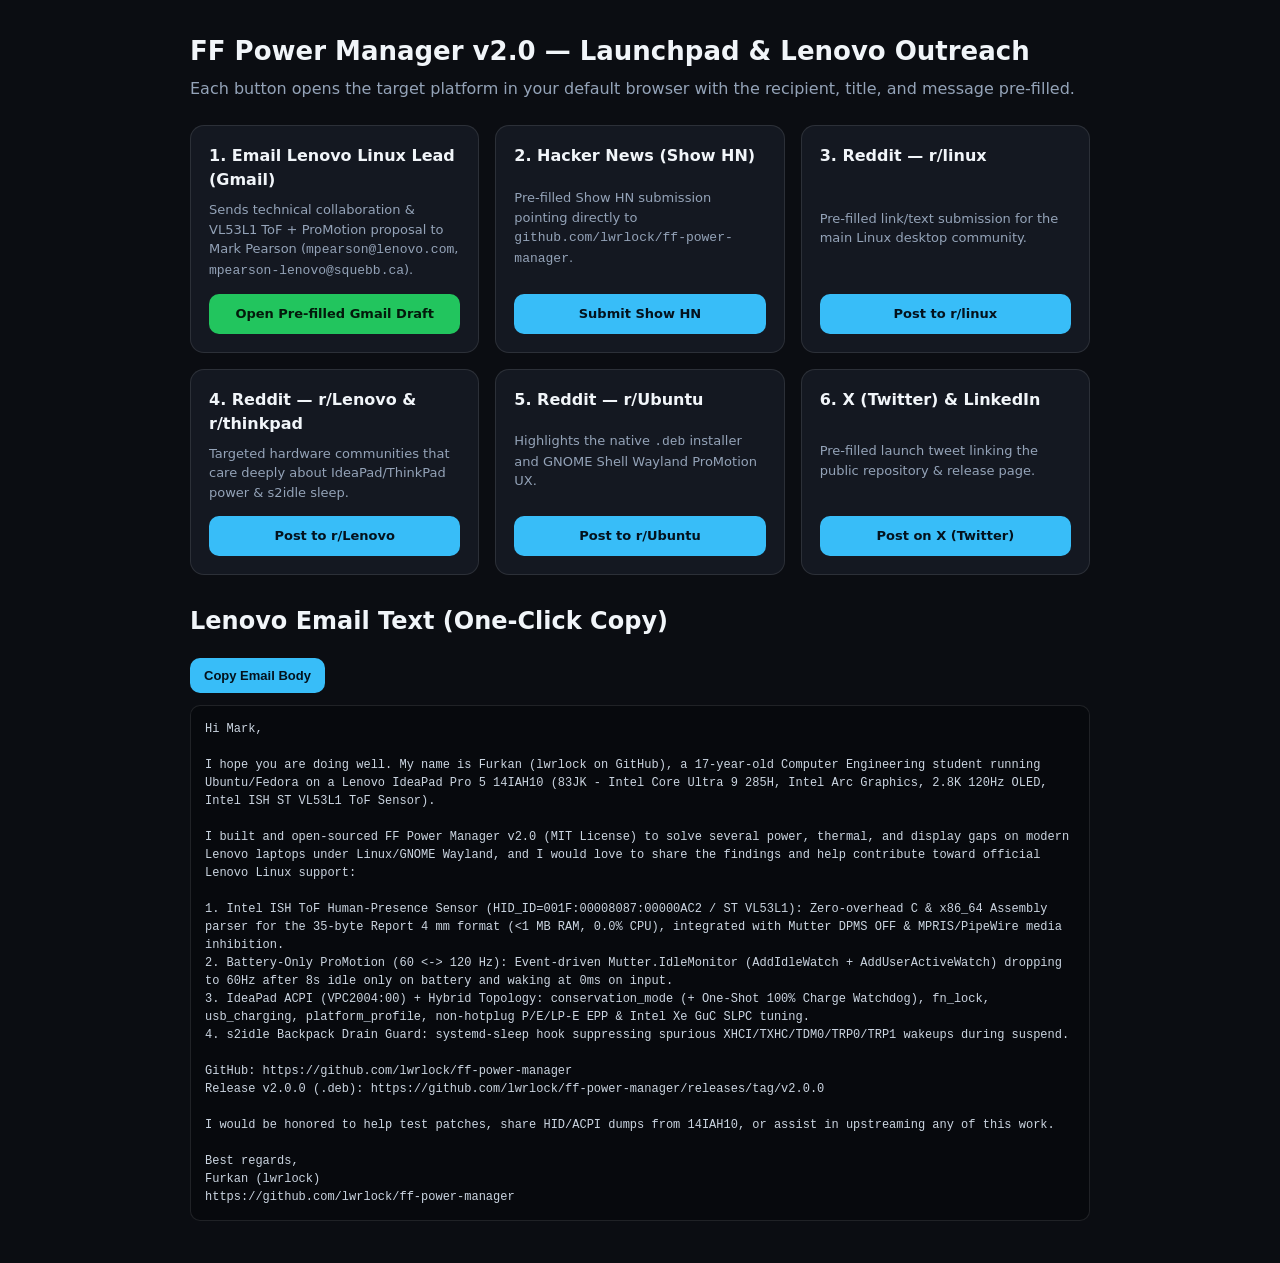
==== docs/launch-dashboard.html @ 24a3d3b2 "docs: add 1-click launch dashboard & Lenovo Gmail compose prefill" ====
<!DOCTYPE html>
<html lang="en">
<head>
  <meta charset="UTF-8" />
  <meta name="viewport" content="width=device-width, initial-scale=1.0" />
  <title>FF Power Manager v2.0 — One-Click Launch & Lenovo Outreach</title>
  <style>
    :root { --bg:#0b0d12; --card:#141821; --border:rgba(255,255,255,0.1); --text:#f1f5f9; --muted:#94a3b8; --accent:#38bdf8; --green:#22c55e; }
    body { margin:0; font-family:Inter,system-ui,-apple-system,sans-serif; background:var(--bg); color:var(--text); padding:32px; line-height:1.5; }
    .wrap { max-width:900px; margin:0 auto; }
    h1 { font-size:26px; margin:0 0 6px; }
    p.sub { color:var(--muted); margin:0 0 24px; }
    .grid { display:grid; grid-template-columns:repeat(auto-fit,minmax(260px,1fr)); gap:16px; }
    .card { background:var(--card); border:1px solid var(--border); border-radius:14px; padding:18px; display:flex; flex-direction:column; justify-content:space-between; }
    .card h2 { font-size:16px; margin:0 0 8px; }
    .card p { font-size:13px; color:var(--muted); margin:0 0 14px; }
    a.btn, button.btn { display:inline-block; text-decoration:none; text-align:center; background:var(--accent); color:#04121d; font-weight:600; font-size:13px; padding:10px 14px; border-radius:10px; border:none; cursor:pointer; }
    a.btn.lenovo { background:var(--green); color:#03190b; }
    pre { background:#07090d; border:1px solid var(--border); border-radius:10px; padding:14px; font-size:12px; overflow:auto; color:#cbd5e1; white-space:pre-wrap; }
  </style>
</head>
<body>
<div class="wrap">
  <h1>FF Power Manager v2.0 — Launchpad &amp; Lenovo Outreach</h1>
  <p class="sub">Each button opens the target platform in your default browser with the recipient, title, and message pre-filled.</p>

  <div class="grid">
    <div class="card">
      <h2>1. Email Lenovo Linux Lead (Gmail)</h2>
      <p>Sends technical collaboration &amp; VL53L1 ToF + ProMotion proposal to Mark Pearson (<code>mpearson@lenovo.com</code>, <code>mpearson-lenovo@squebb.ca</code>).</p>
      <a class="btn lenovo" target="_blank" id="gmailLink">Open Pre-filled Gmail Draft</a>
    </div>
    <div class="card">
      <h2>2. Hacker News (Show HN)</h2>
      <p>Pre-filled Show HN submission pointing directly to <code>github.com/lwrlock/ff-power-manager</code>.</p>
      <a class="btn" target="_blank" id="hnLink">Submit Show HN</a>
    </div>
    <div class="card">
      <h2>3. Reddit — r/linux</h2>
      <p>Pre-filled link/text submission for the main Linux desktop community.</p>
      <a class="btn" target="_blank" id="rLinuxLink">Post to r/linux</a>
    </div>
    <div class="card">
      <h2>4. Reddit — r/Lenovo &amp; r/thinkpad</h2>
      <p>Targeted hardware communities that care deeply about IdeaPad/ThinkPad power &amp; s2idle sleep.</p>
      <a class="btn" target="_blank" id="rLenovoLink">Post to r/Lenovo</a>
    </div>
    <div class="card">
      <h2>5. Reddit — r/Ubuntu</h2>
      <p>Highlights the native <code>.deb</code> installer and GNOME Shell Wayland ProMotion UX.</p>
      <a class="btn" target="_blank" id="rUbuntuLink">Post to r/Ubuntu</a>
    </div>
    <div class="card">
      <h2>6. X (Twitter) &amp; LinkedIn</h2>
      <p>Pre-filled launch tweet linking the public repository &amp; release page.</p>
      <a class="btn" target="_blank" id="xLink">Post on X (Twitter)</a>
    </div>
  </div>

  <h2 style="margin-top:28px;">Lenovo Email Text (One-Click Copy)</h2>
  <button class="btn" onclick="navigator.clipboard.writeText(document.getElementById('lenovoBody').innerText)">Copy Email Body</button>
  <pre id="lenovoBody">Hi Mark,

I hope you are doing well. My name is Furkan (lwrlock on GitHub), a 17-year-old Computer Engineering student running Ubuntu/Fedora on a Lenovo IdeaPad Pro 5 14IAH10 (83JK - Intel Core Ultra 9 285H, Intel Arc Graphics, 2.8K 120Hz OLED, Intel ISH ST VL53L1 ToF Sensor).

I built and open-sourced FF Power Manager v2.0 (MIT License) to solve several power, thermal, and display gaps on modern Lenovo laptops under Linux/GNOME Wayland, and I would love to share the findings and help contribute toward official Lenovo Linux support:

1. Intel ISH ToF Human-Presence Sensor (HID_ID=001F:00008087:00000AC2 / ST VL53L1): Zero-overhead C &amp; x86_64 Assembly parser for the 35-byte Report 4 mm format (&lt;1 MB RAM, 0.0% CPU), integrated with Mutter DPMS OFF &amp; MPRIS/PipeWire media inhibition.
2. Battery-Only ProMotion (60 &lt;-&gt; 120 Hz): Event-driven Mutter.IdleMonitor (AddIdleWatch + AddUserActiveWatch) dropping to 60Hz after 8s idle only on battery and waking at 0ms on input.
3. IdeaPad ACPI (VPC2004:00) + Hybrid Topology: conservation_mode (+ One-Shot 100% Charge Watchdog), fn_lock, usb_charging, platform_profile, non-hotplug P/E/LP-E EPP &amp; Intel Xe GuC SLPC tuning.
4. s2idle Backpack Drain Guard: systemd-sleep hook suppressing spurious XHCI/TXHC/TDM0/TRP0/TRP1 wakeups during suspend.

GitHub: https://github.com/lwrlock/ff-power-manager
Release v2.0.0 (.deb): https://github.com/lwrlock/ff-power-manager/releases/tag/v2.0.0

I would be honored to help test patches, share HID/ACPI dumps from 14IAH10, or assist in upstreaming any of this work.

Best regards,
Furkan (lwrlock)
https://github.com/lwrlock/ff-power-manager</pre>
</div>
<script>
  const repo = "https://github.com/lwrlock/ff-power-manager";
  const mailTo = "mpearson@lenovo.com,mpearson-lenovo@squebb.ca";
  const mailSubj = "Open-Source Collaboration: FF Power Manager v2.0 (Lenovo IdeaPad Pro 5 / ST VL53L1 ToF + 120Hz ProMotion + s2idle)";
  const mailBody = document.getElementById("lenovoBody").innerText;

  document.getElementById("gmailLink").href =
    `https://mail.google.com/mail/?view=cm&fs=1&to=${encodeURIComponent(mailTo)}&su=${encodeURIComponent(mailSubj)}&body=${encodeURIComponent(mailBody)}`;

  const hnTitle = "Show HN: FF Power Manager v2.0 – MacBook ProMotion (60<->120Hz), OLED Guard & ToF Radar for Linux";
  document.getElementById("hnLink").href =
    `https://news.ycombinator.com/submitlink?u=${encodeURIComponent(repo)}&t=${encodeURIComponent(hnTitle)}`;

  const rTitle = "[Open Source] FF Power Manager v2.0 – Battery-Only ProMotion (60<->120Hz at 0ms), OLED Care, s2idle Sleep Guard & Telemetry (.deb + Source)";
  document.getElementById("rLinuxLink").href = `https://www.reddit.com/r/linux/submit?url=${encodeURIComponent(repo)}&title=${encodeURIComponent(rTitle)}`;
  document.getElementById("rLenovoLink").href = `https://www.reddit.com/r/Lenovo/submit?url=${encodeURIComponent(repo)}&title=${encodeURIComponent(rTitle)}`;
  document.getElementById("rUbuntuLink").href = `https://www.reddit.com/r/Ubuntu/submit?url=${encodeURIComponent(repo)}&title=${encodeURIComponent(rTitle)}`;

  const tweet = "I just open-sourced FF Power Manager v2.0 — MacBook-grade battery life, 0ms Battery-Only ProMotion (60<->120Hz), OLED burn-in care, ToF radar & s2idle sleep drain guard for Linux laptops (.deb + source): " + repo;
  document.getElementById("xLink").href = `https://twitter.com/intent/tweet?text=${encodeURIComponent(tweet)}`;
</script>
</body>
</html>
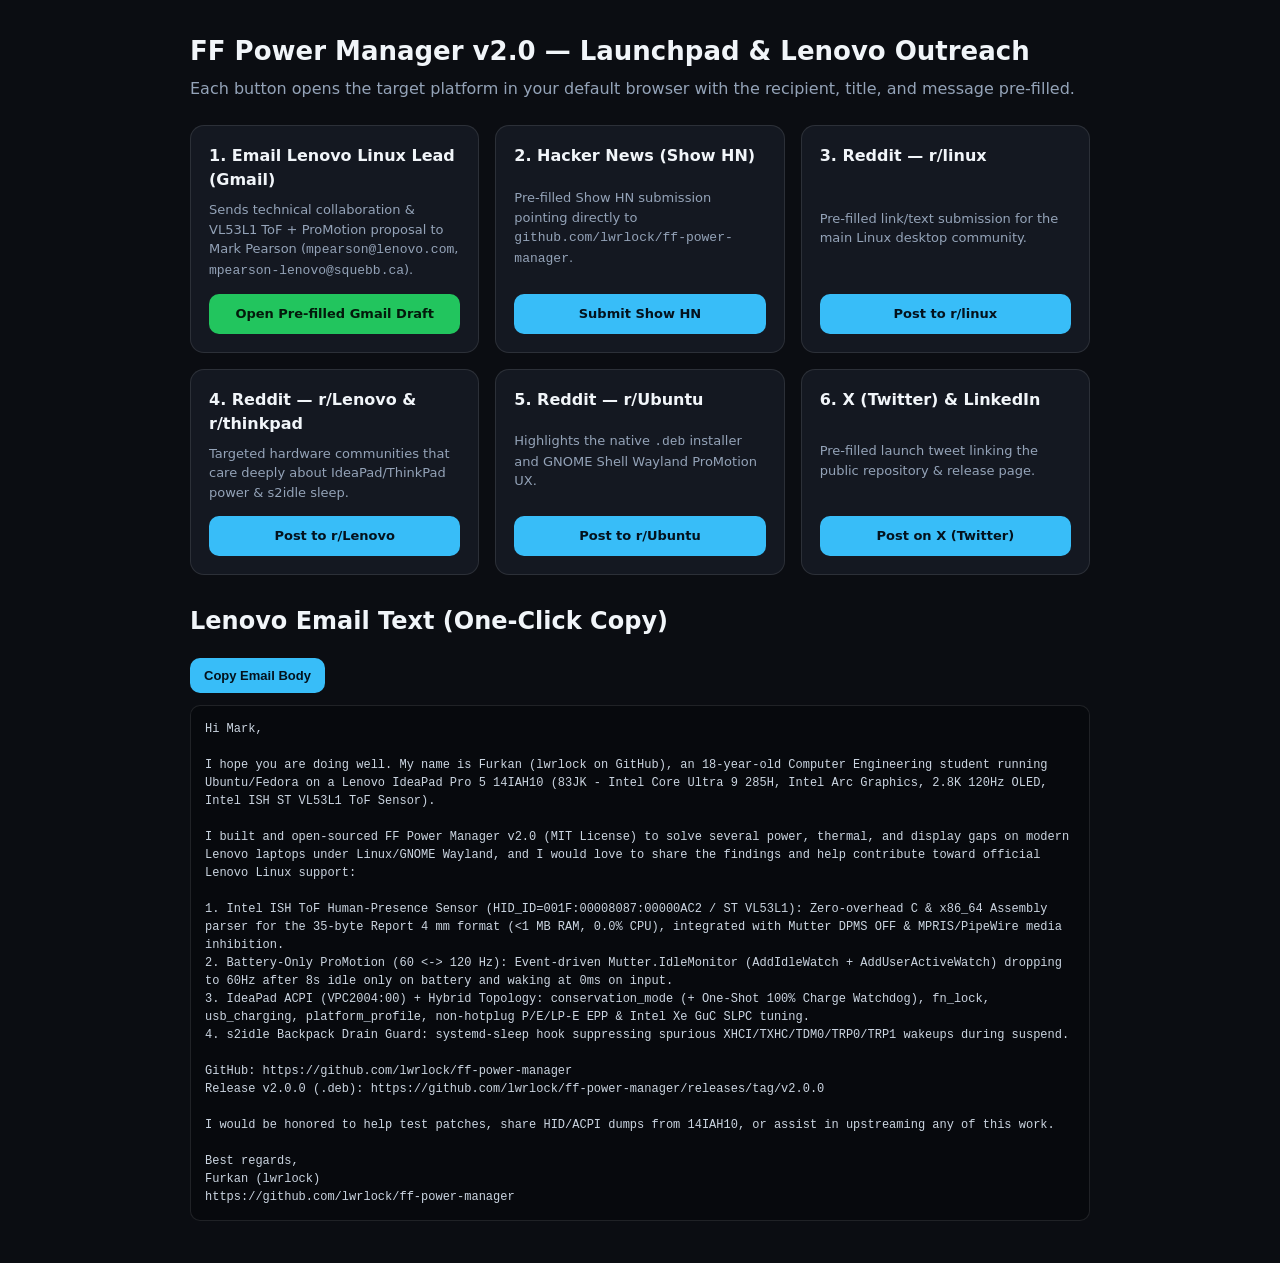
==== commit c301426e: "docs(gui): update developer age from 17 to 18" ====
--- a/docs/launch-dashboard.html
+++ b/docs/launch-dashboard.html
@@ -61,7 +61,7 @@
   <button class="btn" onclick="navigator.clipboard.writeText(document.getElementById('lenovoBody').innerText)">Copy Email Body</button>
   <pre id="lenovoBody">Hi Mark,
 
-I hope you are doing well. My name is Furkan (lwrlock on GitHub), a 17-year-old Computer Engineering student running Ubuntu/Fedora on a Lenovo IdeaPad Pro 5 14IAH10 (83JK - Intel Core Ultra 9 285H, Intel Arc Graphics, 2.8K 120Hz OLED, Intel ISH ST VL53L1 ToF Sensor).
+I hope you are doing well. My name is Furkan (lwrlock on GitHub), an 18-year-old Computer Engineering student running Ubuntu/Fedora on a Lenovo IdeaPad Pro 5 14IAH10 (83JK - Intel Core Ultra 9 285H, Intel Arc Graphics, 2.8K 120Hz OLED, Intel ISH ST VL53L1 ToF Sensor).
 
 I built and open-sourced FF Power Manager v2.0 (MIT License) to solve several power, thermal, and display gaps on modern Lenovo laptops under Linux/GNOME Wayland, and I would love to share the findings and help contribute toward official Lenovo Linux support:
 
